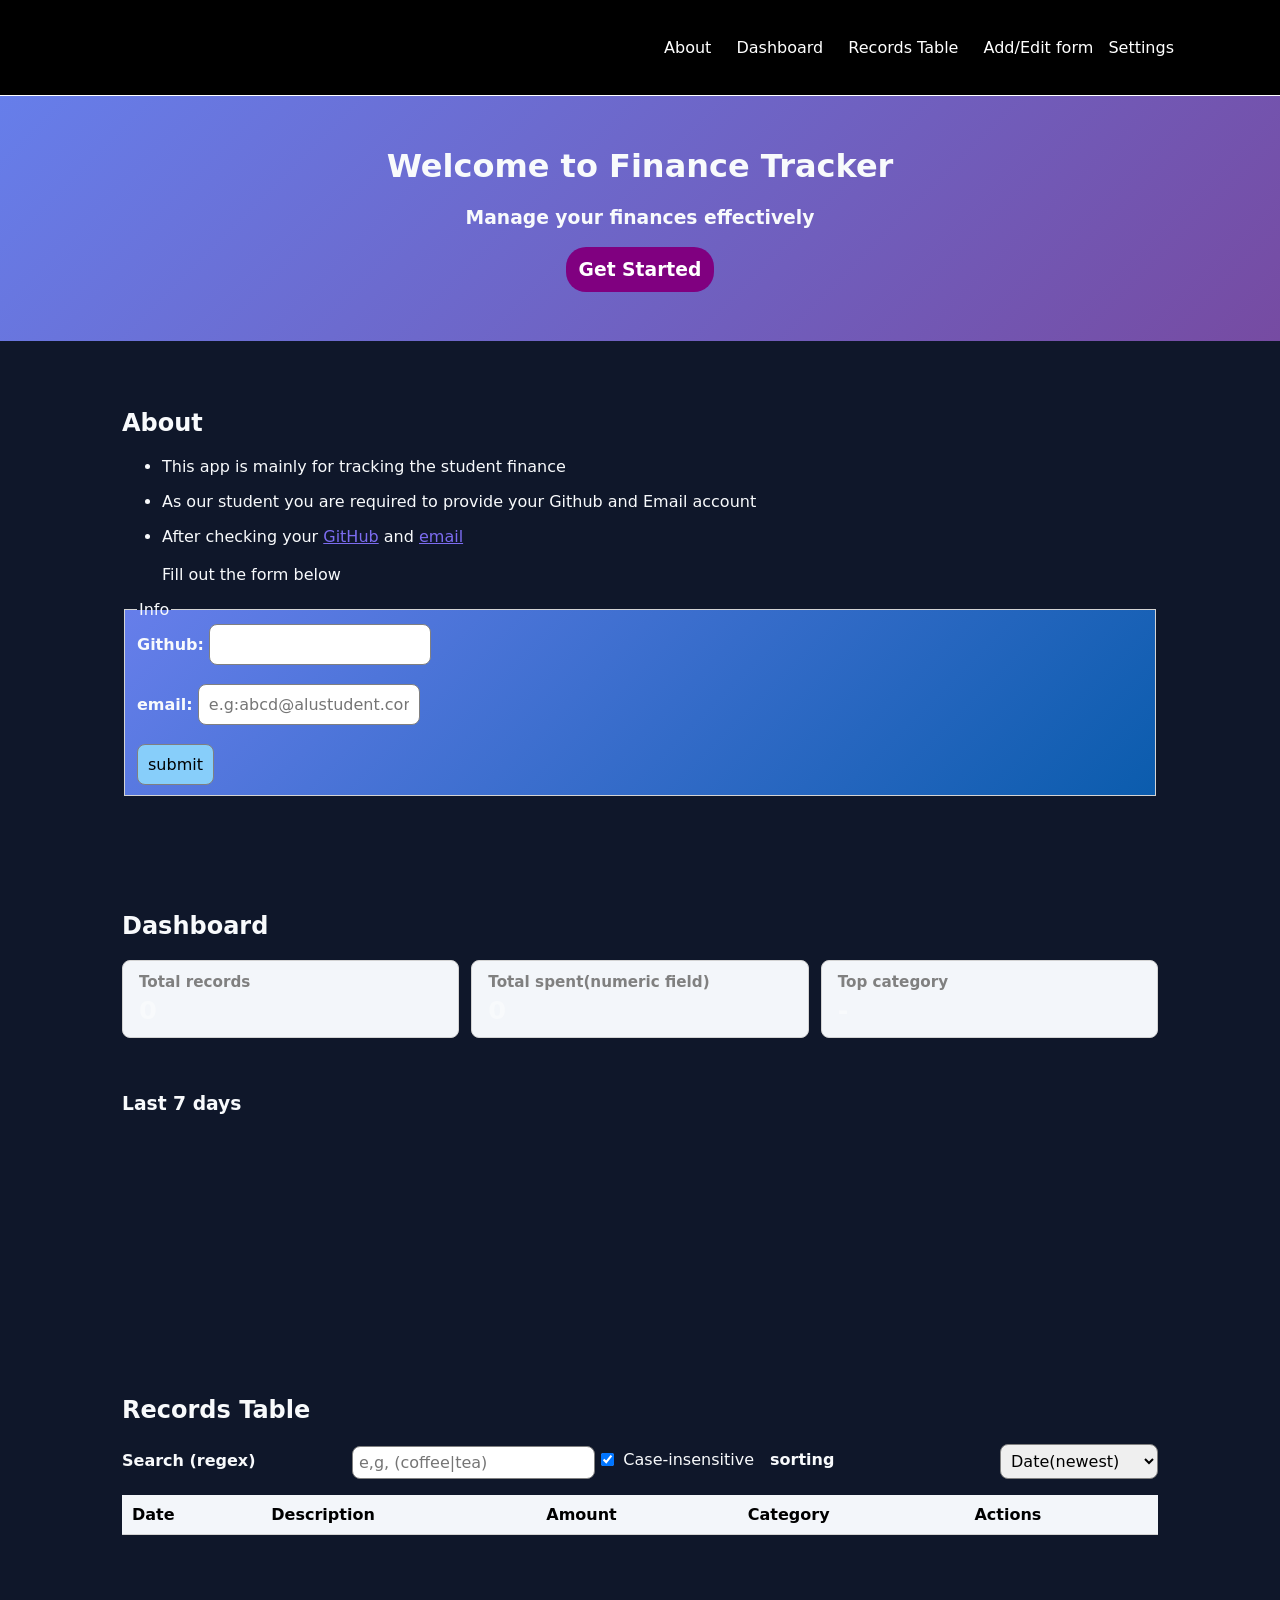
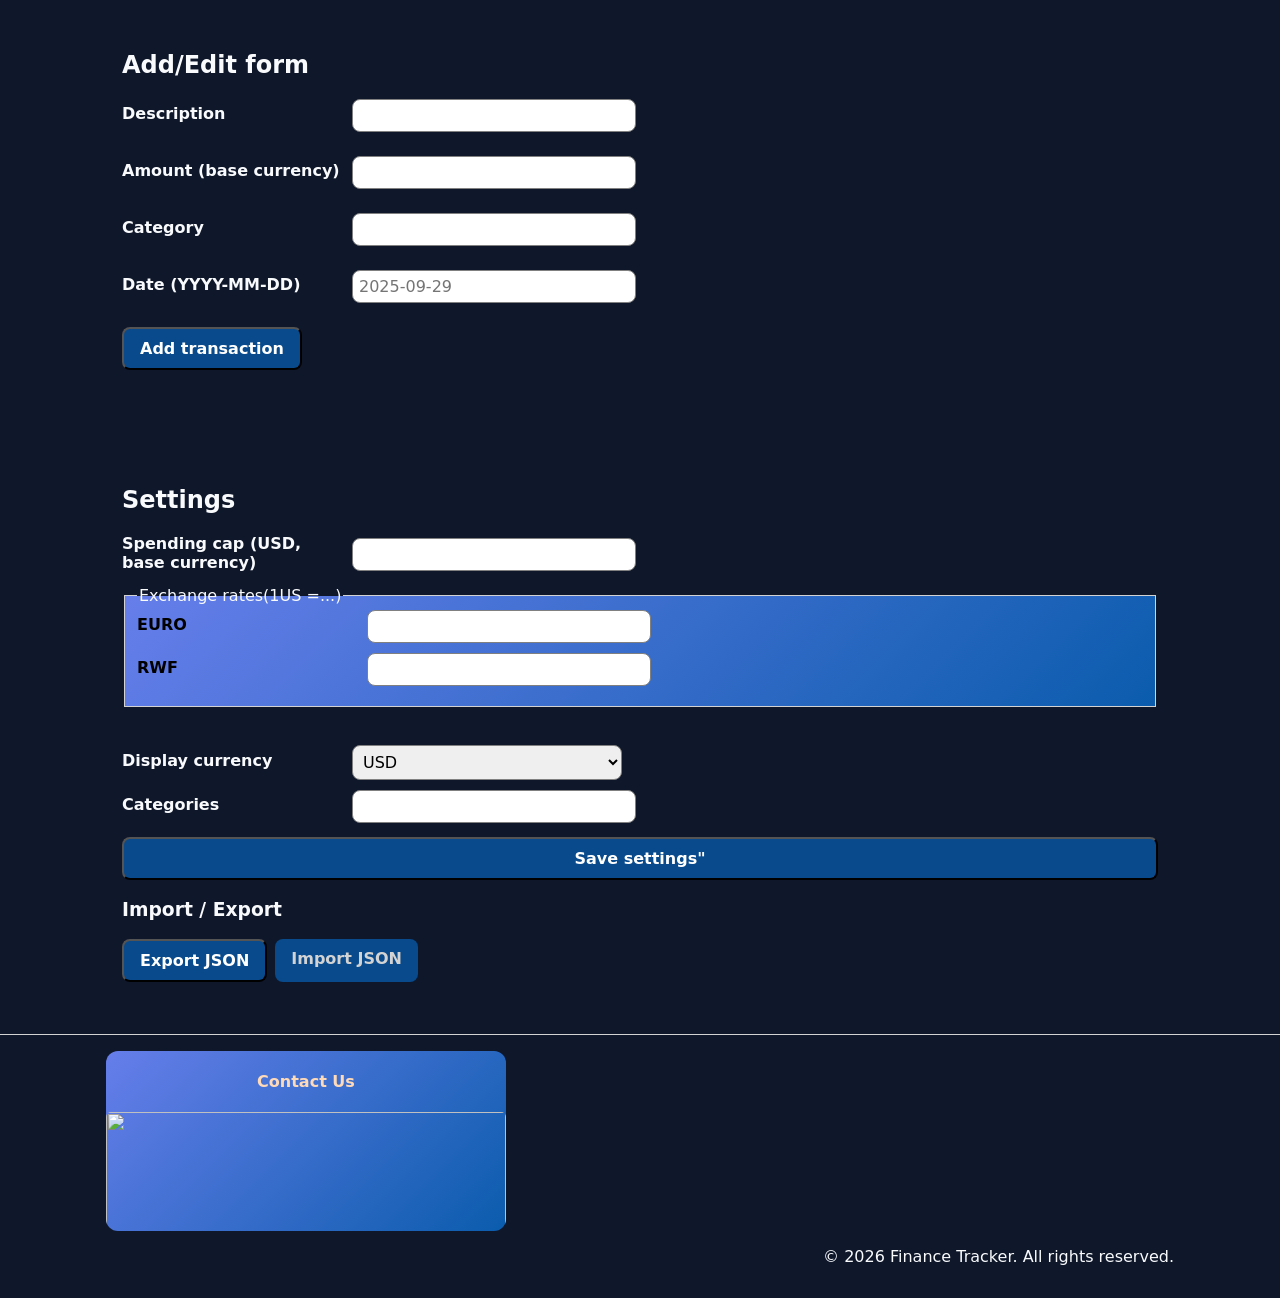
==== index.html @ 0f693298 "added javascript line codes and regex" ====
<!DOCTYPE html>
<html>
	<head>
		<title>Student Finance Tracker</title>
		<meta charset="UTF-8">
		<meta name="viewport" content="width=device-width,initial-scale=1">
		<link rel="stylesheet" href="styles/main.css">

	</head>

	<body>
		<a href="#main" class="skip-link">Skip to main content</a>
		<header class="site-header">
			<nav aria-label="Main" class="read">
				<ul>
				
					<li><a href="#about">About</a></li>
					<li><a href="#dashboard">Dashboard</a></li>
					<li><a href="#recordtable">Records Table</a></li>
					<li><a href="#add">Add/Edit form</a></li>
					<lis><a href="#settings">Settings</a></li>
				</ul>
			</nav>
		</header>
		<div class="hero">
				<h1 align="center">Welcome to Finance Tracker</h1>
				<h3 align="center">Manage your finances effectively</h3>
				<h3 align="center"> <a href="https://www.coursera.org/organizations/alu/learn/financial-planning?authProvider=alu" class="ready"> Get Started</a></h3>	
		</div>
		<main id="main" tabindex="-1">
			<!--ABOUT-->
			<section id="about">
				<h2>About</h2>
				<ul>
					<li><p>This app is mainly for tracking the student finance</p></li>
					<li><p>As our student you are required to provide  your Github and Email account</p></li>
					<li><p>After checking your <a href="https://github.com/YOUR-USERNAME">GitHub</a> and <a href="mailto:you@example.com">email</a><br><br> Fill out the form below</p></li>
				</ul>
				<div>
					<form action="/signup" method="">
					<fieldset>
						<legend>Info</legend>
						<label for="Github">Github:</label>
						<input type="text" id="Github" name="Github" required> <br><br>
						<label for="email">email:</label>
						<input type="email" id="email" name="email" placeholder="e.g:abcd@alustudent.com"required><br><br>
						<input type="submit" value="submit" style="background-color:lightskyblue">
					</fieldset>
					</form>
				</div>	
			</section>

<!--DASHBOARD-->
			<section id="dashboard">

				<h2 id="dash-h">Dashboard</h2>
				<div class="stats">
					<div class="card"><h3>Total records</h3><p id="stat-count" class="big">0</p></div>
					<div class="card"><h3>Total spent(numeric field)</h3><p id="stat-sum" class="big">0</p></div>
					<div class="card"><h3>Top category</h3><p id="stat-top" class="big">-</p></div>
				</div>
				<p id="cap-message" class="cap" aria-live="polite" aria-atomic="true"></p>
				<h3>Last 7 days</h3>
				<div id="trend" class="trend" role="img" arial-label="Spent in the last 7 days"></div>
			</section>
<!--RECORDS-->
            <section id="recordtable">
				<h2>Records Table</h2>
				<div class="toolbar">
			
					<div class="field">
						<label for="search">Search (regex)</label>
						<input id="search" type="text" placeholder="e,g, (coffee|tea)" autocomplete="off">
					</div>
					<label class="check"><input type="checkbox" id="case-toggle" checked>Case-insensitive</label>
					<div class="field">
						<label for="sort">sorting</label>
						<select id="sort"> 
							<option value="date-desc">Date(newest)</option>
							<option value="date-asc">Date (oldest)</option>
							<option value="description-asc">Description A-Z</option>
							<option value="description-desc">Description Z-A</option>
							<option value="amount-asc">Amount inc</option>
							<option value="amount-desc">Amount decr</option>
						</select>
					</div>
				</div>
				<p id="regex-error" class="error" role="alert"></p>
				<p id="result-count" class="muted"></p>
				<table>
					<caption class="sr-only">Transactions</caption>
					<thead>
						<tr><th scope="col">Date</th><th scop="col">Description</th><th scope="col">Amount</th>
							<th scope="col">Category</th><th scope="col">Actions</th></tr>
					</thead>
					<tbody id="rows"></tbody>
				</table>
			</section>
<!--ADD/EDIT FORM-->

            <section id="add">
				<h2>Add/Edit form</h2>
				<form id="record-form" novalidate>
					<input type="hidden" id="rec-id">
					<div class="field">
						<label for="description">Description</label>
						<input id="description" autocomplete="off" aria-describedby="description-error">
						<p class="error" id="description-error"></p>
					</div>
					<div class="field">
						<label for="amount">Amount (base currency)</label>
						<input id="amount" inputmode="decimal" autocomplete="off" aria-describedby="amount-error">
						<p class="error" id="amount-error"></p>
					</div>
					<div class="field">
						<label for="category">Category</label>
						<input id="category" list="category-list" autocomplete="off" aria-describedby="category-error">
						<datalist id="category-list"></datalist>
						<p class="error" id="category-error"></p>
					</div>
					<div class="field">
						<label for="date">Date (YYYY-MM-DD)</label>
						<input id="date" placeholder="2025-09-29" autocomplete="off" aria-describedby="date-error">
						<p class="error" id="date-error"></p>
					</div>
					<div class="actions">
						<button type="submit" id="save-btn">Add transaction</button>
						<button type="button" id="cancel-btn" class="secondary" hidden>Cancel edit</button>
					</div>
				</form>
			</section>
	
<!--SETTINGS-->
            <section id="settings">
				<h2>Settings</h2>
				<form id="settings-form" novalidate>
					<div class="field">
						<label for="cap">Spending cap (USD, base currency)</label>
						<input id="cap" inputmode="decimal">
					</div>
					<fieldset>
						<legend style="color:linear-gradient(135deg, #667eea,#667eea)"> Exchange rates(1US =...)</legend>
						<div class="field"><label for="rate-EUR" style="color:black">EURO</label>
							<input id="rate-EUR" inputmode="decimal"></div>
						<div class="field"><label for="rate-RWF" style="color:black">RWF</label>
							<input id="rate-RWF" inputmode="decimal"></div>
					</fieldset>
					<br>
					<br>
					<div class="field">
						<label for="display">Display currency</label>
						<select id="display"><option>USD</option><option>EUR</option><option>RWF</option></select>
					</div>
					<div class="field">
						<label for="categories">Categories</label>
						<input id="categories">
					</div>
					<p id="settings-error" class="error" role="alert"></p>
					<button type="submit"> Save settings"</button>
				</form>
				<h3>Import / Export</h3>
					<div class="actions">
						<button type="button" id="export-btn">Export JSON</button>
						<label for="import" class="button secondary">Import JSON</label>
						<input id="import" type="file" accept="application/json" class="sr-only">
					</div>
					<p id="import-error" class="error" role="alert"></p>
			</section>
		</main>

	<footer class="site-footer">
			<p id="status" role="status" class="sr-only"></p>
			<script type="module" src="scripts/main.js"></script>

		<div class="para2"; style="background:linear-gradient(135deg, #667eea, #0b5cad); height:180px">
			<h4 style="color:peachpuff">Contact Us</h4>
			<img src="C:\Users\HP\Downloads\pexels-dziana-hasanbekava-7063762.jpg", width="200", larg="200", height="300", align="left", loading="lazy">
			<div class="kid">
				<ul>
					<li>For more inquiries, please reach out to us at <a href="mailto:daniellani@gmail.com">daniellani@gmail.com</a></li>
					<li>For more orders, please contact us on the number<a href="tel:+254798123456">+254798123456</a></li>
					<li> Thank you for your trust and serve you</li>
				</ul>
			</div>
		</div>
		<p align="right">&copy; 2026 Finance Tracker. All rights reserved.</p>
	</footer>
	</body>
<html>
---- styles/main.css ----
body{
    background-color:#0f172a;
    margin: 0;
    padding:0;
    color: #f8fafc ;
    font-family: 'Inter', system-ui, -apple-system, sans-serif;
}
.read li{
    display:inline-flex;
    flex-direction:row-reverse;
    flex-flow:row-reverse;
    margin:10px;
    color: white;

.read a {
    text-decoration: none;
}

}
.ready ul{
    display:flex;
    list-style-type: none;
    flex-flow:row-reverse;

}
.hero{
    display: border;
    padding:30px;
    justify-content:center;
    background: linear-gradient(135deg, #667eea, #764ba2);
}
.hero > * { animation: fadeUp .7s ease both; }
.hero > *:nth-child(2) { animation-delay: .15s; }
.hero > *:nth-child(3) { animation-delay: .3s; }
@keyframes fadeUp { from { opacity: 0; transform: translateY(16px); } }

.para2{
    position:relative;
    border-radius:12px;
    width:400px;
    height:300px;
    background-color: red;
    overflow:hidden;
}
.para2 img{
    width:100%;
    height:150%;
    border-radius:5px;
}
.kid{
    position:absolute;
    bottom:0;
    left:0;
    width:100%;
    padding:1rem;
    background:rgba(0, 0, 0, 0.6);
    color:peachpuff;
    opacity:0;
    transform:translateY(20px);
    transition:opacity 0.3s ease, transform 0.3s ease;
}
.para2:hover .kid{
    opacity:1;
    transform:translateY(0);
}
main a{
    color: #7c6cf0;
}
.ready{
    display:inline-block;
    padding:1%;
    background-color: purple;
    border-radius:20px;
    color:white;
    animation: pulse 2s infinite;
    list-style:none;
    text-decoration:none;

}
@keyframes pulse{
    0%{transform:scale(1);}
    50%{transform:scale(1.1);}
    100%{transform:scale(1);}
}

/*--Accessibility helpers--*/
.sr-only{
    position:absolute;
    width:1px;
    height:1px;
    overflow:hidden;
    clip:rect(0 0 0 0);
    white-space:nowrap;
}
.skip-link{
    position:absolute;
    left:-9999px;
}
.skip-link:focus{
    left:8px;
    top:8px;
    z-index:10;
    background:black;
    color: white;
    padding:8px 12px;
}
:focus-visible{
    outline:3px solid #0b5cad;
    outline-offset:2px;
}
main:focus{
    outline:none;
}

/*--let us make it layout to mobile-first  screens--*/
.site-header{
    background: black;
    border-bottom: 1px solid white;
    padding:12px 16px;

}
.site-header .read a{
    color:#fff;
}
.site-header a {
        text-decoration:none;
}
.site-header a:hover{
        text-decoration:underline;
        color: blue;
}  

.site-header h1{
    margin: 0 0 8px;
    font-size:1.4rem;
}
main{
    padding:16px;
    max-width:1100px;
    margin: auto;
}
section{
    margin:32px;
    scroll-margin-top:8px;
}
.site-footer{
    padding:16px; 
    text-align:center;
    border-top:1px solid lightgray;
}

/*--for the forms--*/
.field{
    display:grid;
    border-color:#667eea;
    grid-template-columns:220px 1fr;
    align-items:center;
    gap:10px;
    max-width:500px;
    margin-bottom:10px;

}
.field input:focus{
    background-color:gray;
}
.field input, .field select{
    width:100%;
    padding:6px;
    box-sizing:broder-box;
}
fieldset{
    border:1px solid lightgray;
    background:linear-gradient(135deg, #667eea,#0b5cad )
}
label{
    font-weight:600;
    margin-bottom:4px;
}
input, select, button, .button{
    font:inherit;
}
 input, select{
    padding:10px;
    border:1px solid grey;
    border-radius:8px;
 }
 input[aria-ivalid=true] {
    border-color: red;
    border-width:2px;
 }
 .check{
    display:flex;
    align-items:center;
    gap:6px;
    font-weight:400;
 }
 .error{
    color:red;
    margin:4px 0 0;
 }
 .actions{
    display:flex;
    flex-wrap:wrap;
    gap:8px;
 }
 button, .button{
    background:#084a8c;
    color:white;
    border:1px solid ligthgray;
    border-radius:8px;
    padding:10px 16px;
    cursor:pointer;
    font-weight:600;
    text-align:center;
    margin-bottom:0;
    transition:background 0.2s, transform 0.1s;

 }
 button:hover, .button:hover{
    background:#084a8c;
    color:white;
    border: 1px solid lightgray;
 }
 button:active{transform:scale(0.97);}
.secondary{
    background:#084a8c;
    color:lightgray;
}
.secondary:hover{
    background:#f3f6fa;
    color:red;
}
button.danger{
    background:white;
    color:red;
    border-color:red;
}
button.danger:hover{
    background:#fde7ea;
    color:red;
}
.toolbar{
    display:flex;
    flex-direction:column;
    gap:4px;
}

/*--7-daychart--*/
.trend{
    display:flex;
    align-items:flex-end;
    gap:8px;
    height:140px;
    padding-top:8px;
}
.bar{
    flex:1;
    height:100%;
    display:flex;
    flex-direction:column;
    justify-content:flex-end;
    align-items:center;
}
.fill{
    width:100%;
    background:#084a8c;
    border-radius:4px 4px 0 0;
    min-height: 2px;
    transition: height 0.5s ease;
}
.lbl{
    font-size:0.75rem;
    color:gray;
    margin-top:4px;
}

/*--cards & stats--*/
.stats{
    display:flex;
    flex-direction:column;
    gap:12px
}
.card{
    background:#f3f6fa;
    border: 1px solid lightgray;
    border-radius:8px;
    padding:12px 16px;
}
.card h3{
    margin:0;
    font-size:0.95rem;
    color:grey;
}
.big{
    margin:4px 0 0;
    font-size:1.6rem;
    font-weight:700;
}
.cap{
    padding:10px 14px;
    border-radius:8px;
    font-weight:600;
    margin:16px 0;
}
.cap.ok{
    background:#e6f4ec;
    color:#e6f4ec;
}
.cap.over{
    background:#fde7ea;
    color:red;
}

/*--lets talk about the tables*/
table,thead,tbody, tr, td{
    display:block;
}
thead{
    position:absolute;
    left:-9999px;
}
tr{
    border:1px solid lightgray;
    border-radius:8px;
    margin-bottom:12px;
    padding:8px 12px;
    animation:fadeIn 0.6s ease;
    
}
td{
    padding:4px 0;
}
td::before{
    content:attr(data-label) ": ";
    font-weight:600;

}
td[data-label="Actions"]{
    display:flex;
    gap:8px;
    margin-top:6px
}
td[data-label="Actions"]::before{
    content:none;
}
caption{
    text-align:left;
}
th{
    color:black;
}
mark{
    background:#ffe066;
    color:#000;
    padding: 0 2px;
    border-radius:2px;
}
@keyframes fadeIn{
    from{
        opacity:0;
        transform:translateY(4px);
    } to
    {
        opacity:1;
        transform:none
    }
}
/*--Lets talk about responsive websites--*/
@media (min-width:768px){
    .site-header{
        display:flex;
        justify-content:flex-end;
        align-items:center;
    }
    .site-header a {
        text-decoration:none;
        color: #333;
    }
    .site-header a:hover{
        text-decoration:underline;
    }  
    .site-header h1{margin:0;}
    .stats{
        flex-direction:row;
    }
    .stats .card{
        flex:1;
    }
    .toolbar {
        flex-direction:row;
        align-items:flex-end;
        gap:16px;
        
    }
    .toolbar .field {
        margin-bottom:0;
    }
    .toolbar .field:first-child{
        flex:1;
    }
    .check{
        margin-bottom:10px;
    }
    #record-form, #settings-form{
        display:grid;
        grid-template-columns:1fr 1fr;
        gap: 0 16px;
    }
    #record-form .actions, #settings-form fieldset, #settings-form .error, #settings-form button {
        grid-column: 1 / -1;
    }
    #record-form button{
        justify-self:start;
    }
    table{
        display:table;
        width:100%;
        border-collapse:collapse;
    }
    thead{
        display:table-header-group;
        position:static;
    }
    tbody{
        display:table-row-group;
    }
    tr{
        display:table-row;
        border:0;
        border-radius:0;
        margin:0;
        padding:0;
    }
    td, th{
        display:table-cell;
        padding:10px;
        border-bottom:1px solid lightgray;
        text-align:left;
        vertical-align:middle;
    }
    th{background:#f3f6fa;}
    td::before{content:none;}
    td[data-label="Actions"]{
        display:table-cell; 
        white-space:nowrap;
    }
    td[data-label="Actions"]button{
        margin-right:6px; padding:6px 10px;
    }
}

/*--hover, focus  effects*/
button, .card, tbody tr {
    transition:transform 0.2s ease, box-shadow 0.2s ease, background 0.2s ease;
}

button:hover{
    transform:translateY(-2px);
    box-shadow: 0 6px 18px rgba(124,108,240,0.4);
}
.card:hover{
    transform:translateY(-4px);
}
tbody tr:hover{
    background: rgba(255, 255, 255, 0.05);
}
input:focus, select:focus {
    outline:none;
    border-color:#7c6cf0;
    box-shadow: 0 0 0 3px rgba(124,108,240,0.3);
}
/*--for desktop--*/
@media (min-width:1024px){
    main{
        display:grid;
        grid-template-columns:1fr;
        gap:032px;
        align-items:start;
        max-width:1100px;
        margin-inline:auto;
    }
    #record-form, #settings-form{grid-template-columns:1fr;}
    .site-header, .site-footer{
        padding-inline:calc((100% - 1100px) / 2 + 16px);
    }
}

html{
    scroll-behavior:smooth;
}

section{
    scroll-margin-top:80px;
}
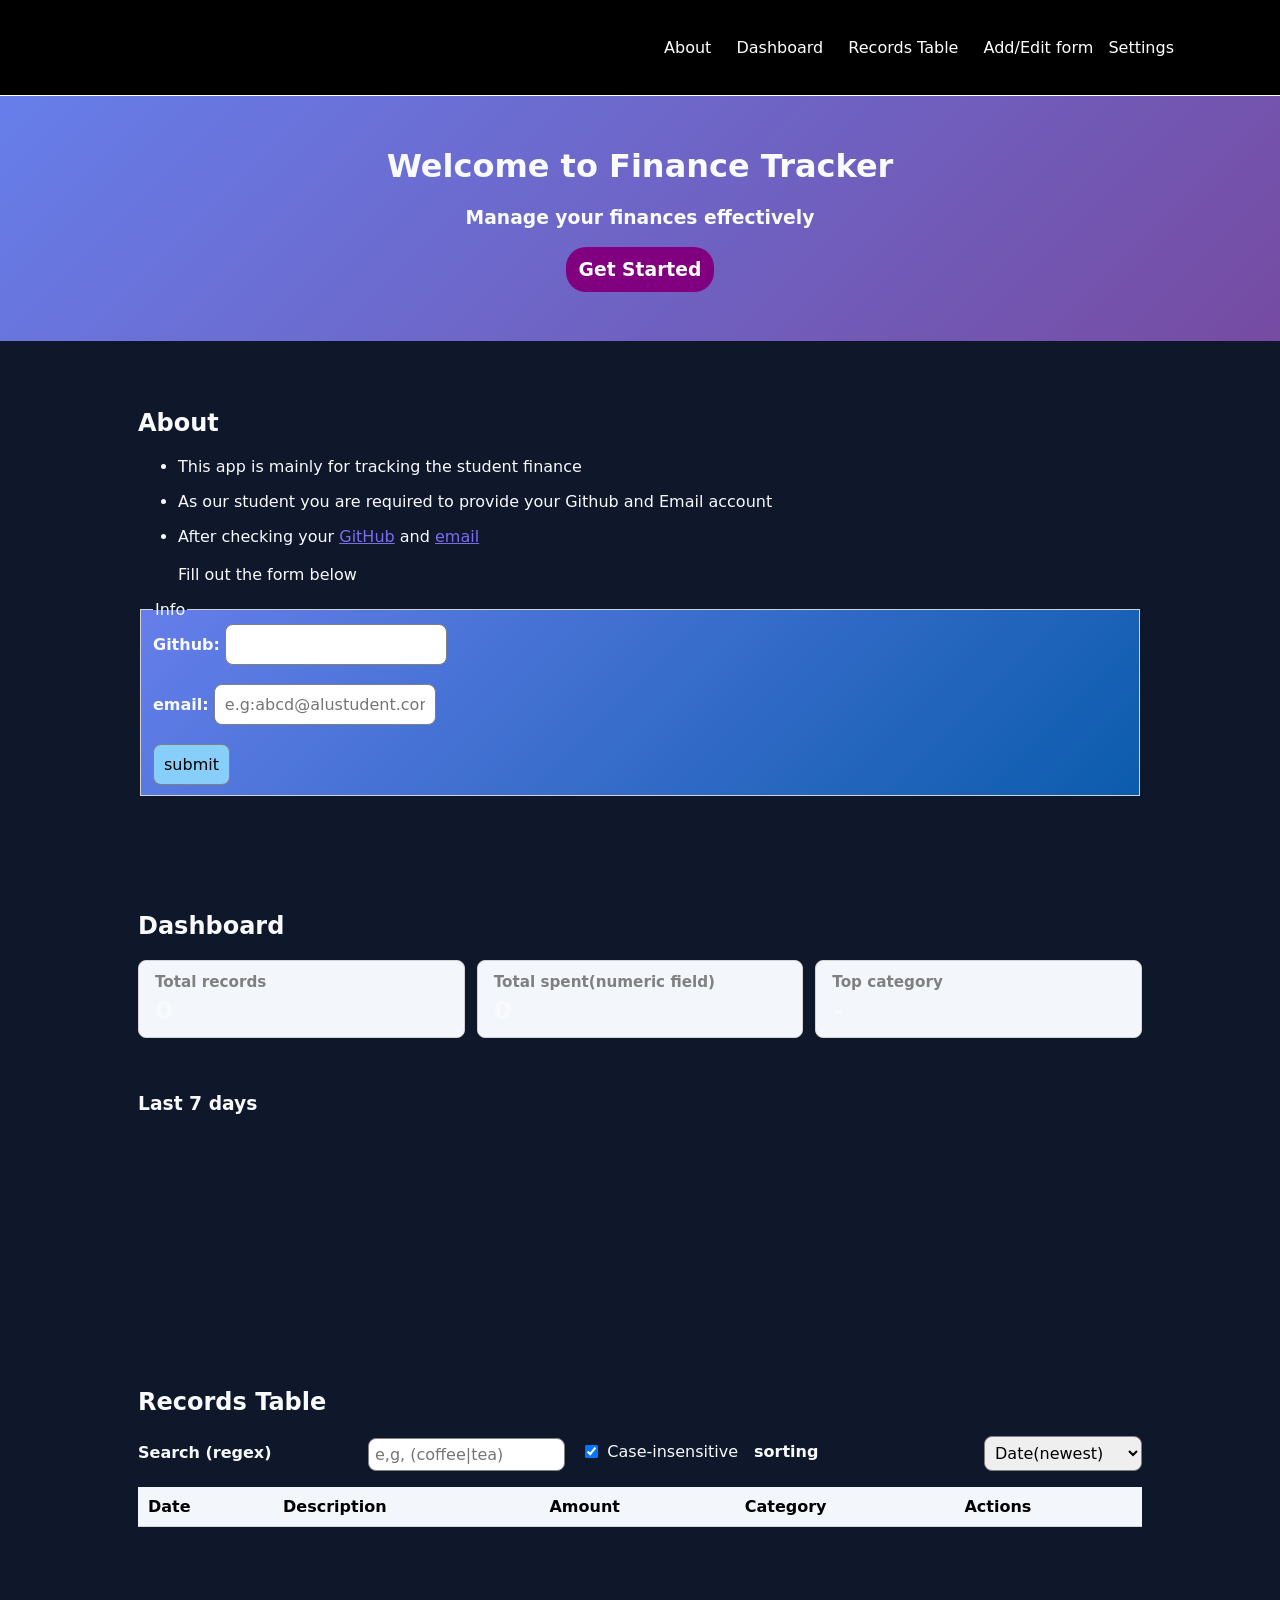
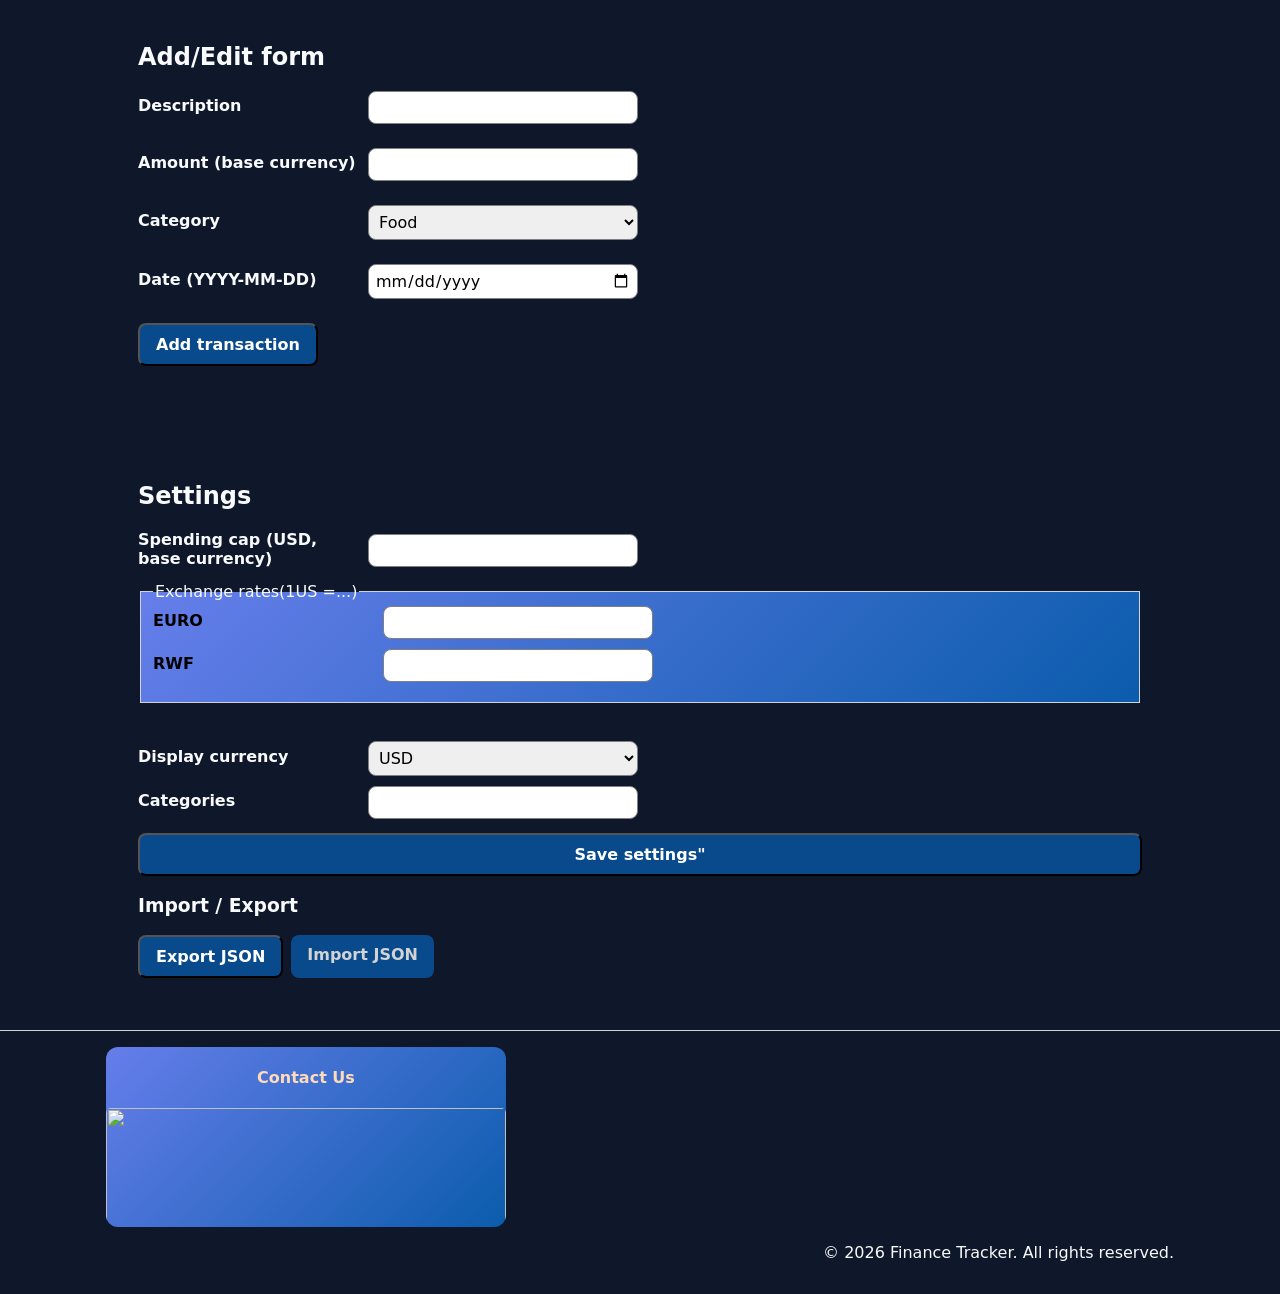
==== commit 962c5384: "worked  in themain.js to add keyboard navigation" ====
--- a/index.html
+++ b/index.html
@@ -97,76 +97,82 @@
 				</table>
 			</section>
 <!--ADD/EDIT FORM-->
+			<div class="two-col">
+				<section id="add">
+					<h2>Add/Edit form</h2>
+					<form id="record-form" novalidate>
+						<input type="hidden" id="rec-id">
+						<div class="field">
+							<label for="description">Description</label>
+							<input id="description" autocomplete="off" aria-describedby="description-error">
+							<p class="error" id="description-error"></p>
+						</div>
+						<div class="field">
+							<label for="amount">Amount (base currency)</label>
+							<input id="amount" inputmode="decimal" autocomplete="off" aria-describedby="amount-error">
+							<p class="error" id="amount-error"></p>
+						</div>
+						<div class="field">
+							<label for="category">Category</label>
+							<select id="category" list="category-list" placeholder="category" autocomplete="off" aria-describedby="category-error">
+								<option>Food</option><option>Entertainement</option><option>Books</option><option>Transport</option><option>Fees</option>
+								<option>Other</option>
+							</select>
+							<datalist id="category-list"></datalist>
+							<p class="error" id="category-error"></p>
+						</div>
+						<div class="field">
+							<label for="date">Date (YYYY-MM-DD)</label>
+							<input type ="date" id="date" placeholder="2025-09-29" autocomplete="off" aria-describedby="date-error">
+							<p class="error" id="date-error"></p>
+						</div>
+						<div class="actions">
+							<button type="submit" id="save-btn">Add transaction</button>
+							<button type="button" id="cancel-btn" class="secondary" hidden>Cancel edit</button>
+						</div>
+					</form>
+				</section>
+		
+	<!--SETTINGS-->
+				<section id="settings">
+					<h2>Settings</h2>
+					<form id="settings-form" novalidate>
+						<div class="field">
+							<label for="cap">Spending cap (USD, base currency)</label>
+							<input id="cap" inputmode="decimal">
+						</div>
+						<fieldset>
+							<legend style="color:linear-gradient(135deg, #667eea,#667eea)"> Exchange rates(1US =...)</legend>
+							<div class="field"><label for="rate-EUR" style="color:black">EURO</label>
+								<input id="rate-EUR" inputmode="decimal"></div>
+							<div class="field"><label for="rate-RWF" style="color:black">RWF</label>
+								<input id="rate-RWF" inputmode="decimal"></div>
+						</fieldset>
+						<br>
+						<br>
+						<div class="field">
+							<label for="display">Display currency</label>
+							<select id="display"><option>USD</option><option>EUR</option><option>RWF</option></select>
+						</div>
+						<div class="field">
+							<label for="categories">Categories</label>
+							<input id="categories">
+						</div>
+						<p id="settings-error" class="error" role="alert"></p>
+						<button type="submit"> Save settings"</button>
+					</form>
+					<h3>Import / Export</h3>
+						<div class="actions">
+							<button type="button" id="export-btn">Export JSON</button>
+							<label for="import" class="button secondary">Import JSON</label>
+							<input id="import" type="file" accept="application/json" class="sr-only">
+						</div>
+						<p id="import-error" class="error" role="alert"></p>
+				</section>
+			</div>
+		</main>
 
-            <section id="add">
-				<h2>Add/Edit form</h2>
-				<form id="record-form" novalidate>
-					<input type="hidden" id="rec-id">
-					<div class="field">
-						<label for="description">Description</label>
-						<input id="description" autocomplete="off" aria-describedby="description-error">
-						<p class="error" id="description-error"></p>
-					</div>
-					<div class="field">
-						<label for="amount">Amount (base currency)</label>
-						<input id="amount" inputmode="decimal" autocomplete="off" aria-describedby="amount-error">
-						<p class="error" id="amount-error"></p>
-					</div>
-					<div class="field">
-						<label for="category">Category</label>
-						<input id="category" list="category-list" autocomplete="off" aria-describedby="category-error">
-						<datalist id="category-list"></datalist>
-						<p class="error" id="category-error"></p>
-					</div>
-					<div class="field">
-						<label for="date">Date (YYYY-MM-DD)</label>
-						<input id="date" placeholder="2025-09-29" autocomplete="off" aria-describedby="date-error">
-						<p class="error" id="date-error"></p>
-					</div>
-					<div class="actions">
-						<button type="submit" id="save-btn">Add transaction</button>
-						<button type="button" id="cancel-btn" class="secondary" hidden>Cancel edit</button>
-					</div>
-				</form>
-			</section>
-	
-<!--SETTINGS-->
-            <section id="settings">
-				<h2>Settings</h2>
-				<form id="settings-form" novalidate>
-					<div class="field">
-						<label for="cap">Spending cap (USD, base currency)</label>
-						<input id="cap" inputmode="decimal">
-					</div>
-					<fieldset>
-						<legend style="color:linear-gradient(135deg, #667eea,#667eea)"> Exchange rates(1US =...)</legend>
-						<div class="field"><label for="rate-EUR" style="color:black">EURO</label>
-							<input id="rate-EUR" inputmode="decimal"></div>
-						<div class="field"><label for="rate-RWF" style="color:black">RWF</label>
-							<input id="rate-RWF" inputmode="decimal"></div>
-					</fieldset>
-					<br>
-					<br>
-					<div class="field">
-						<label for="display">Display currency</label>
-						<select id="display"><option>USD</option><option>EUR</option><option>RWF</option></select>
-					</div>
-					<div class="field">
-						<label for="categories">Categories</label>
-						<input id="categories">
-					</div>
-					<p id="settings-error" class="error" role="alert"></p>
-					<button type="submit"> Save settings"</button>
-				</form>
-				<h3>Import / Export</h3>
-					<div class="actions">
-						<button type="button" id="export-btn">Export JSON</button>
-						<label for="import" class="button secondary">Import JSON</label>
-						<input id="import" type="file" accept="application/json" class="sr-only">
-					</div>
-					<p id="import-error" class="error" role="alert"></p>
-			</section>
-		</main>
+		</div>
 
 	<footer class="site-footer">
 			<p id="status" role="status" class="sr-only"></p>
--- a/styles/main.css
+++ b/styles/main.css
@@ -1,3 +1,4 @@
+*, *::before, *::after {box-sizing: border-box;}
 body{
     background-color:#0f172a;
     margin: 0;
@@ -245,6 +246,12 @@
     gap:4px;
 }
 
+.actions:has(#import:focus-visible) label[for="import"]{
+    outline: 3px solid #0b5cad;
+    outline-offset: 2px;
+
+}
+
 /*--7-daychart--*/
 .trend{
     display:flex;
@@ -365,6 +372,14 @@
         transform:none
     }
 }
+
+.two-col{
+    display:grid;
+    grid-template-columns: 2fr 1fr;
+    gap: 2rem;
+    align-items: start;
+
+}
 /*--Lets talk about responsive websites--*/
 @media (min-width:768px){
     .site-header{
@@ -447,6 +462,10 @@
     td[data-label="Actions"]button{
         margin-right:6px; padding:6px 10px;
     }
+}
+
+.two-col{
+    grid-template-columns:1fr;
 }
 
 /*--hover, focus  effects*/
@@ -479,6 +498,8 @@
         max-width:1100px;
         margin-inline:auto;
     }
+     
+    #about, #dashboard, #recodtable {grid-column: 1 / -1;}
     #record-form, #settings-form{grid-template-columns:1fr;}
     .site-header, .site-footer{
         padding-inline:calc((100% - 1100px) / 2 + 16px);
@@ -493,3 +514,5 @@
     scroll-margin-top:80px;
 }
 
+
+
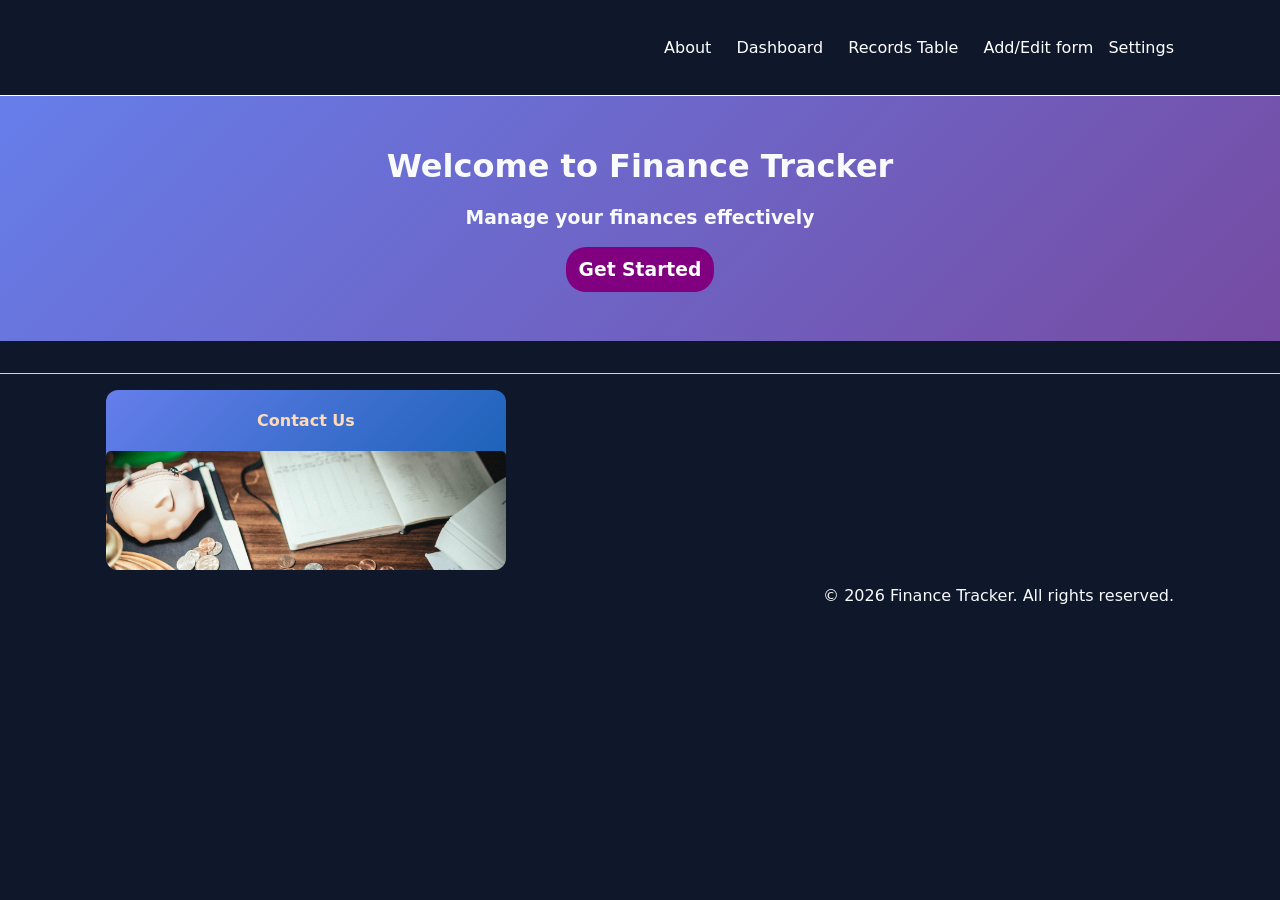
==== commit 495c32bf: "separate the website and fixed contect check" ====
--- a/index.html
+++ b/index.html
@@ -5,6 +5,7 @@
 		<meta charset="UTF-8">
 		<meta name="viewport" content="width=device-width,initial-scale=1">
 		<link rel="stylesheet" href="styles/main.css">
+		<link rel="icon" href="data:,">
 
 	</head>
 
@@ -34,14 +35,14 @@
 				<ul>
 					<li><p>This app is mainly for tracking the student finance</p></li>
 					<li><p>As our student you are required to provide  your Github and Email account</p></li>
-					<li><p>After checking your <a href="https://github.com/YOUR-USERNAME">GitHub</a> and <a href="mailto:you@example.com">email</a><br><br> Fill out the form below</p></li>
+					<li><p>After checking your <a href="https://github.com/YOUR-USERNAME">GitHub</a> and <a href="mailto:you@alustudent.com">email</a><br><br> Fill out the form below</p></li>
 				</ul>
 				<div>
 					<form action="/signup" method="">
 					<fieldset>
 						<legend>Info</legend>
 						<label for="Github">Github:</label>
-						<input type="text" id="Github" name="Github" required> <br><br>
+						<input type="text" id="Github" name="Github" placeholder="github" required> <br><br>
 						<label for="email">email:</label>
 						<input type="email" id="email" name="email" placeholder="e.g:abcd@alustudent.com"required><br><br>
 						<input type="submit" value="submit" style="background-color:lightskyblue">
@@ -55,9 +56,9 @@
 
 				<h2 id="dash-h">Dashboard</h2>
 				<div class="stats">
-					<div class="card"><h3>Total records</h3><p id="stat-count" class="big">0</p></div>
-					<div class="card"><h3>Total spent(numeric field)</h3><p id="stat-sum" class="big">0</p></div>
-					<div class="card"><h3>Top category</h3><p id="stat-top" class="big">-</p></div>
+					<div class="card"><h3>Total records</h3><p id="stat-count" class="big" style="color:black">0</p></div>
+					<div class="card"><h3>Total spent(numeric field)</h3><p id="stat-sum" class="big" style="color:black">0</p></div>
+					<div class="card"><h3>Top category</h3><p id="stat-top" class="big" style="color:black">-</p></div>
 				</div>
 				<p id="cap-message" class="cap" aria-live="polite" aria-atomic="true"></p>
 				<h3>Last 7 days</h3>
@@ -99,17 +100,17 @@
 <!--ADD/EDIT FORM-->
 			<div class="two-col">
 				<section id="add">
-					<h2>Add/Edit form</h2>
+					<h2>Transactions</h2>
 					<form id="record-form" novalidate>
 						<input type="hidden" id="rec-id">
 						<div class="field">
 							<label for="description">Description</label>
-							<input id="description" autocomplete="off" aria-describedby="description-error">
+							<input id="description" autocomplete="off" aria-describedby="description-error" placeholder="Be brief">
 							<p class="error" id="description-error"></p>
 						</div>
 						<div class="field">
 							<label for="amount">Amount (base currency)</label>
-							<input id="amount" inputmode="decimal" autocomplete="off" aria-describedby="amount-error">
+							<input id="amount" inputmode="decimal" autocomplete="off" aria-describedby="amount-error" placeholder="RWF120000">
 							<p class="error" id="amount-error"></p>
 						</div>
 						<div class="field">
@@ -123,7 +124,7 @@
 						</div>
 						<div class="field">
 							<label for="date">Date (YYYY-MM-DD)</label>
-							<input type ="date" id="date" placeholder="2025-09-29" autocomplete="off" aria-describedby="date-error">
+							<input  id="date" placeholder="2025-09-29" autocomplete="off" aria-describedby="date-error">
 							<p class="error" id="date-error"></p>
 						</div>
 						<div class="actions">
@@ -175,15 +176,14 @@
 		</div>
 
 	<footer class="site-footer">
-			<p id="status" role="status" class="sr-only"></p>
-			<script type="module" src="scripts/main.js"></script>
+
 
 		<div class="para2"; style="background:linear-gradient(135deg, #667eea, #0b5cad); height:180px">
 			<h4 style="color:peachpuff">Contact Us</h4>
-			<img src="C:\Users\HP\Downloads\pexels-dziana-hasanbekava-7063762.jpg", width="200", larg="200", height="300", align="left", loading="lazy">
+			<img class="hero1" src="assets/hero.jpg" alt="Student budgeting at a desk" width="200" larg="200" height="300" align="left", loading="lazy">
 			<div class="kid">
 				<ul>
-					<li>For more inquiries, please reach out to us at <a href="mailto:daniellani@gmail.com">daniellani@gmail.com</a></li>
+					<li>For more inquiries, please reach out to us at <a href="mailto:daniellani@student.com">daniellani@gmail.com</a></li>
 					<li>For more orders, please contact us on the number<a href="tel:+254798123456">+254798123456</a></li>
 					<li> Thank you for your trust and serve you</li>
 				</ul>
@@ -191,6 +191,8 @@
 		</div>
 		<p align="right">&copy; 2026 Finance Tracker. All rights reserved.</p>
 	</footer>
+	<p id="status" role="status" class="sr-only"></p>
+	<script type="module" src="scripts/main.js"></script>
 	</body>
 <html>
 	
--- a/styles/main.css
+++ b/styles/main.css
@@ -29,6 +29,13 @@
     padding:30px;
     justify-content:center;
     background: linear-gradient(135deg, #667eea, #764ba2);
+}
+.hero1{
+    float: left;
+    margin: 0 16px 8px 0;
+    max-width:100%;
+    height:auto;
+
 }
 .hero > * { animation: fadeUp .7s ease both; }
 .hero > *:nth-child(2) { animation-delay: .15s; }
@@ -115,7 +122,7 @@
 
 /*--let us make it layout to mobile-first  screens--*/
 .site-header{
-    background: black;
+    background: #0f172a;
     border-bottom: 1px solid white;
     padding:12px 16px;
 
@@ -180,12 +187,12 @@
 input, select, button, .button{
     font:inherit;
 }
- input, select{
+input, select{
     padding:10px;
     border:1px solid grey;
     border-radius:8px;
  }
- input[aria-ivalid=true] {
+input[aria-ivalid=true] {
     border-color: red;
     border-width:2px;
  }
@@ -356,6 +363,13 @@
 th{
     color:black;
 }
+tbody td{
+    background:transparent;
+}
+tbody td button.secondary {
+    background: #0f172a;
+    color: white;
+}
 mark{
     background:#ffe066;
     color:#000;
@@ -514,5 +528,30 @@
     scroll-margin-top:80px;
 }
 
-
-
+main > section {
+    display: none;
+}
+main > section.active{
+    display: block;
+}
+@media (
+    min-width:1024px
+){
+    main{
+        display:block;
+    }
+}
+nav[aria-current="page"]{
+    font-weight:700;
+    text-decoration: underline;
+}
+[hidden]{
+    display: none !important;
+    nav a[aria-current="page"]{
+        font-weight: 700;
+        text-decoration:underline;
+    }
+}
+
+
+
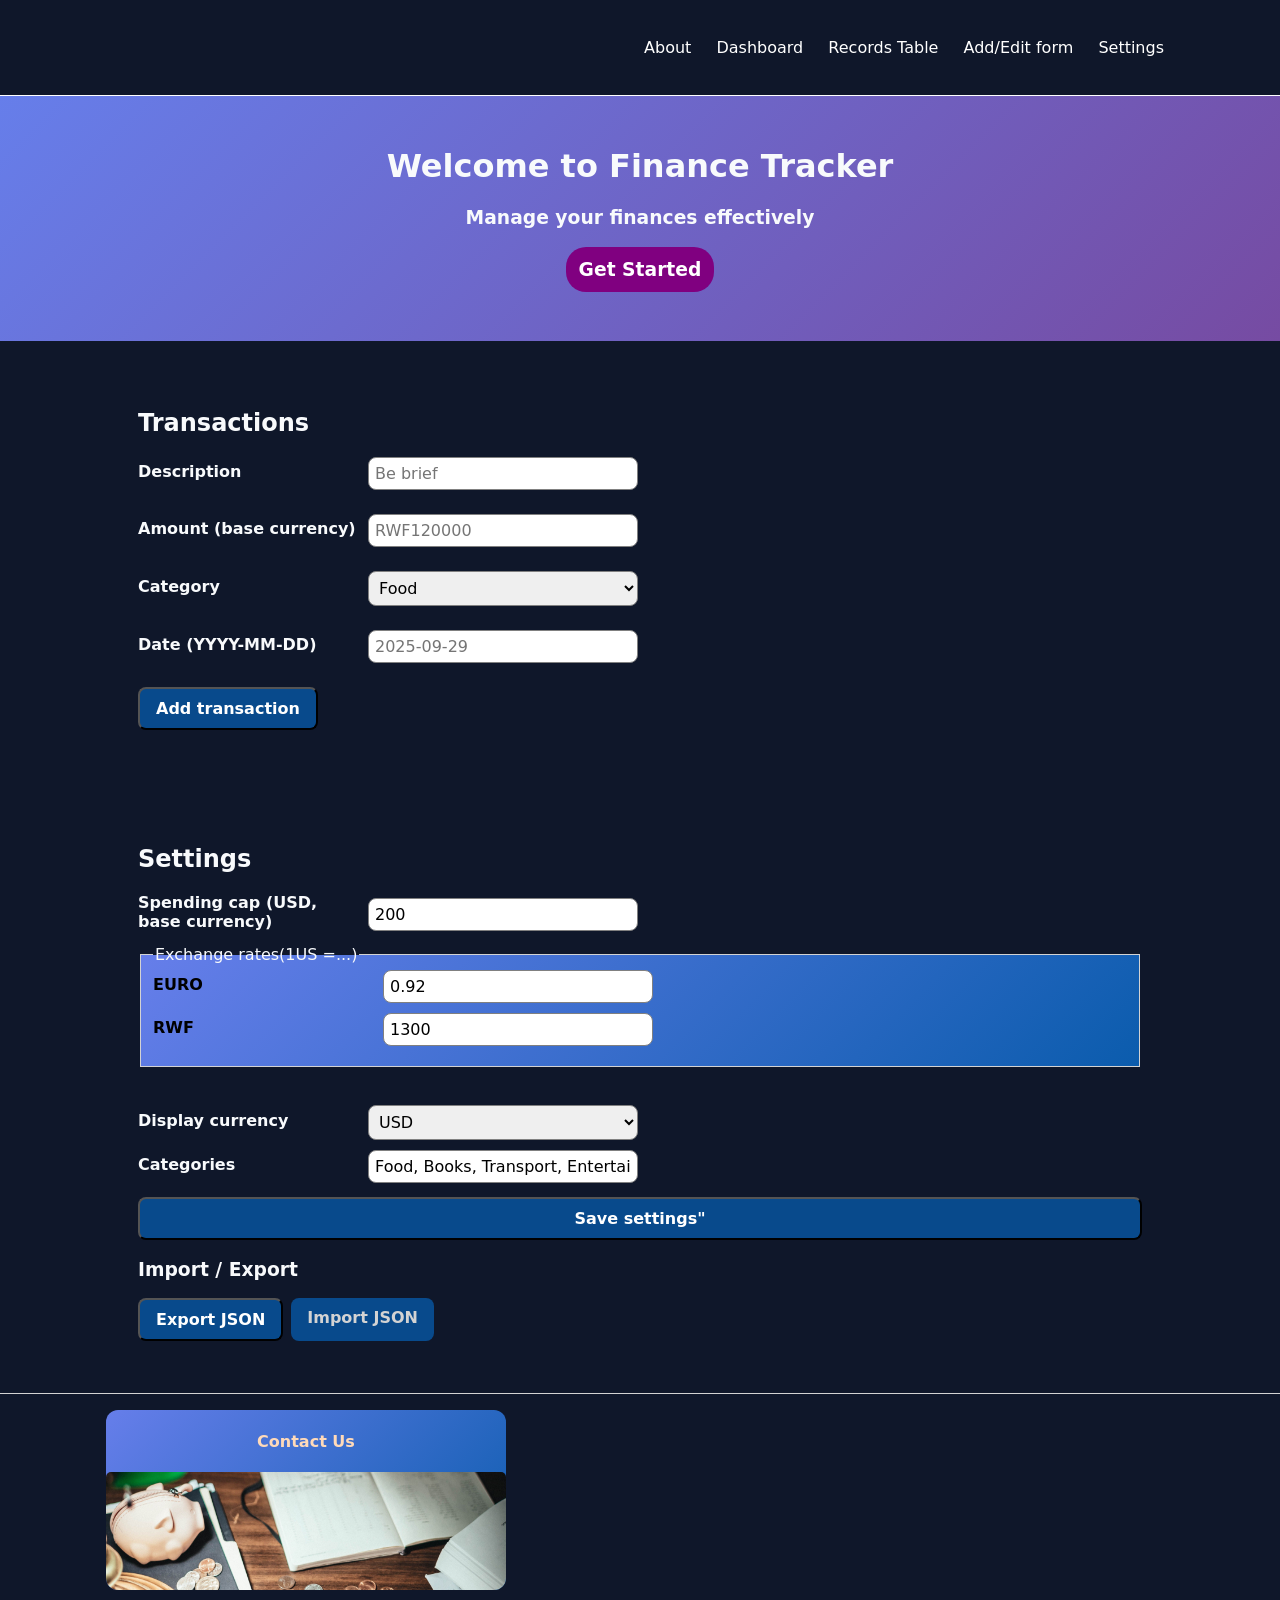
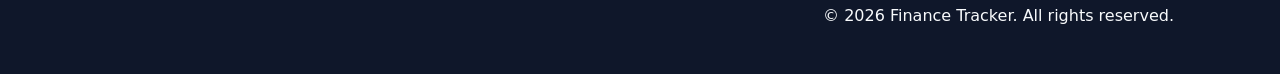
==== commit 5f9490f2: "edited the readme file and the main.js for one page responsive website" ====
--- a/index.html
+++ b/index.html
@@ -19,7 +19,7 @@
 					<li><a href="#dashboard">Dashboard</a></li>
 					<li><a href="#recordtable">Records Table</a></li>
 					<li><a href="#add">Add/Edit form</a></li>
-					<lis><a href="#settings">Settings</a></li>
+					<li><a href="#settings">Settings</a></li>
 				</ul>
 			</nav>
 		</header>
--- a/styles/main.css
+++ b/styles/main.css
@@ -541,17 +541,6 @@
         display:block;
     }
 }
-nav[aria-current="page"]{
-    font-weight:700;
-    text-decoration: underline;
-}
-[hidden]{
-    display: none !important;
-    nav a[aria-current="page"]{
-        font-weight: 700;
-        text-decoration:underline;
-    }
-}
-
-
-
+
+
+
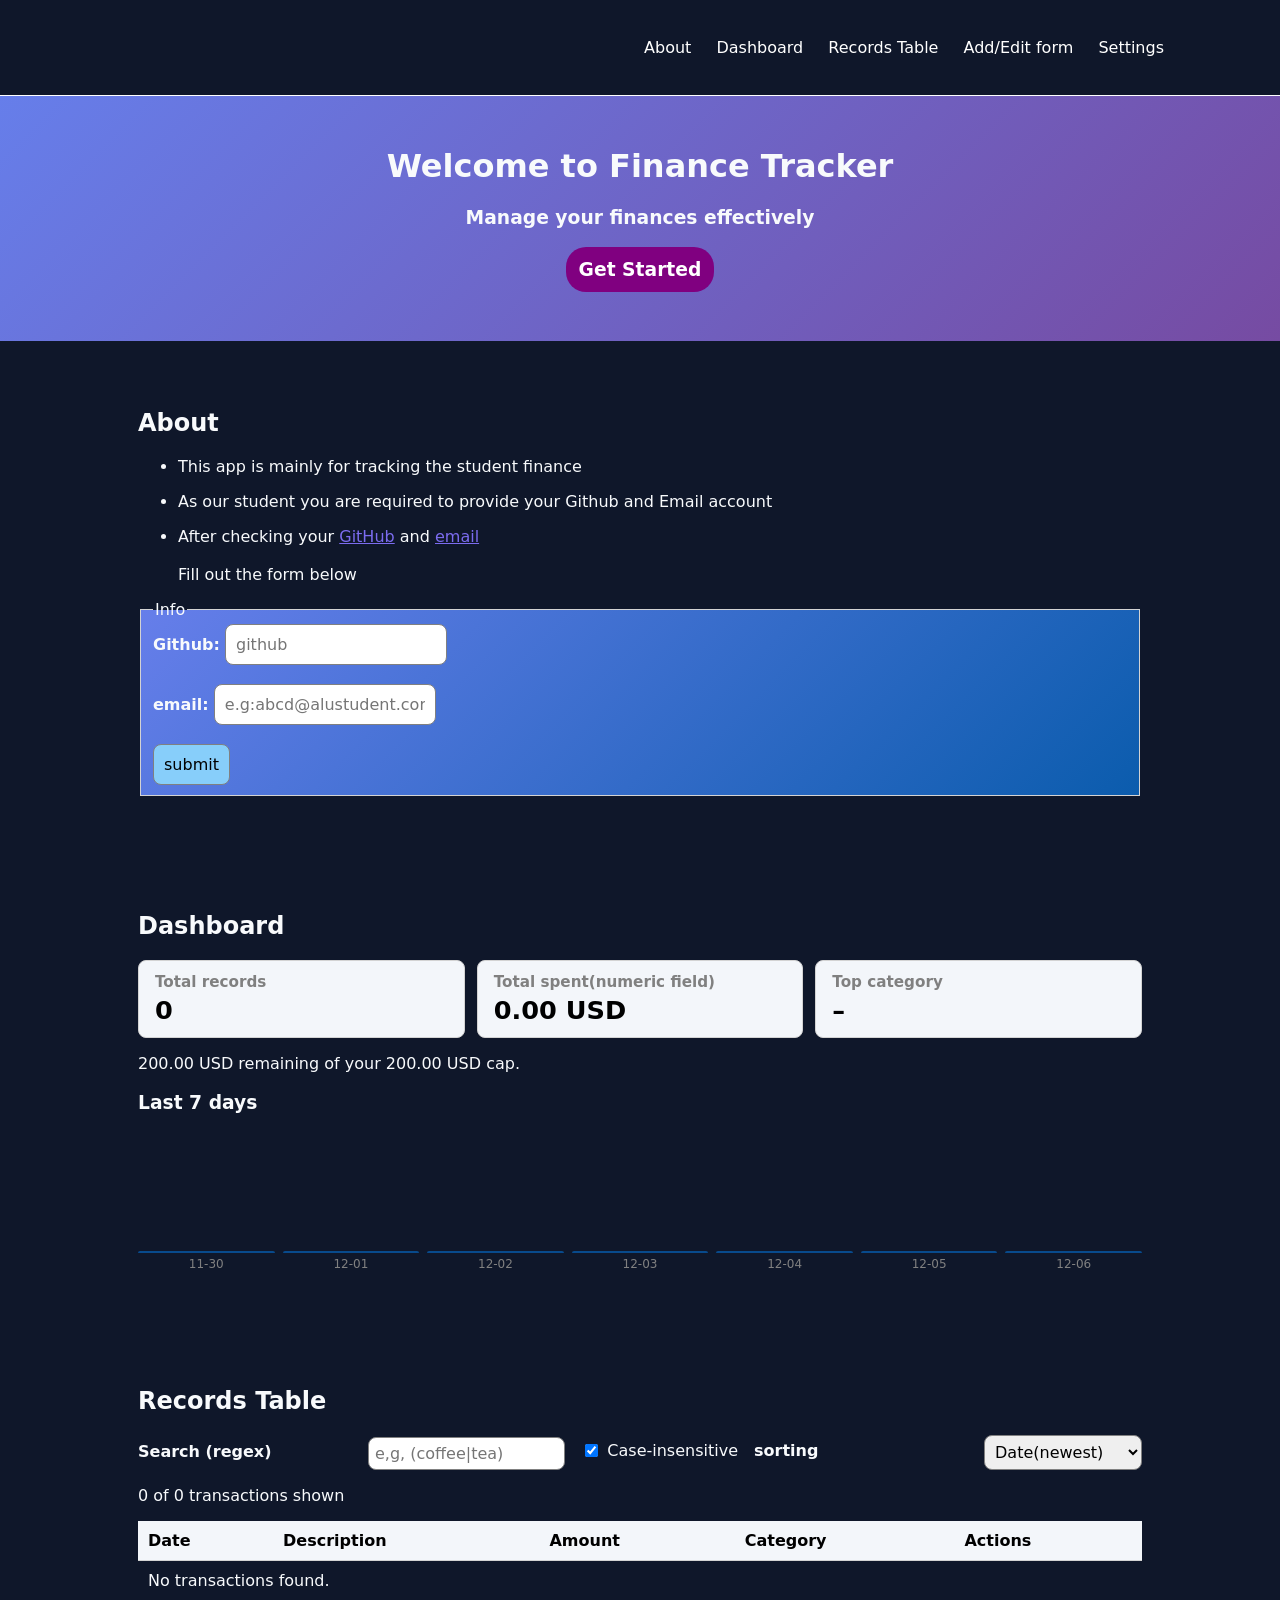
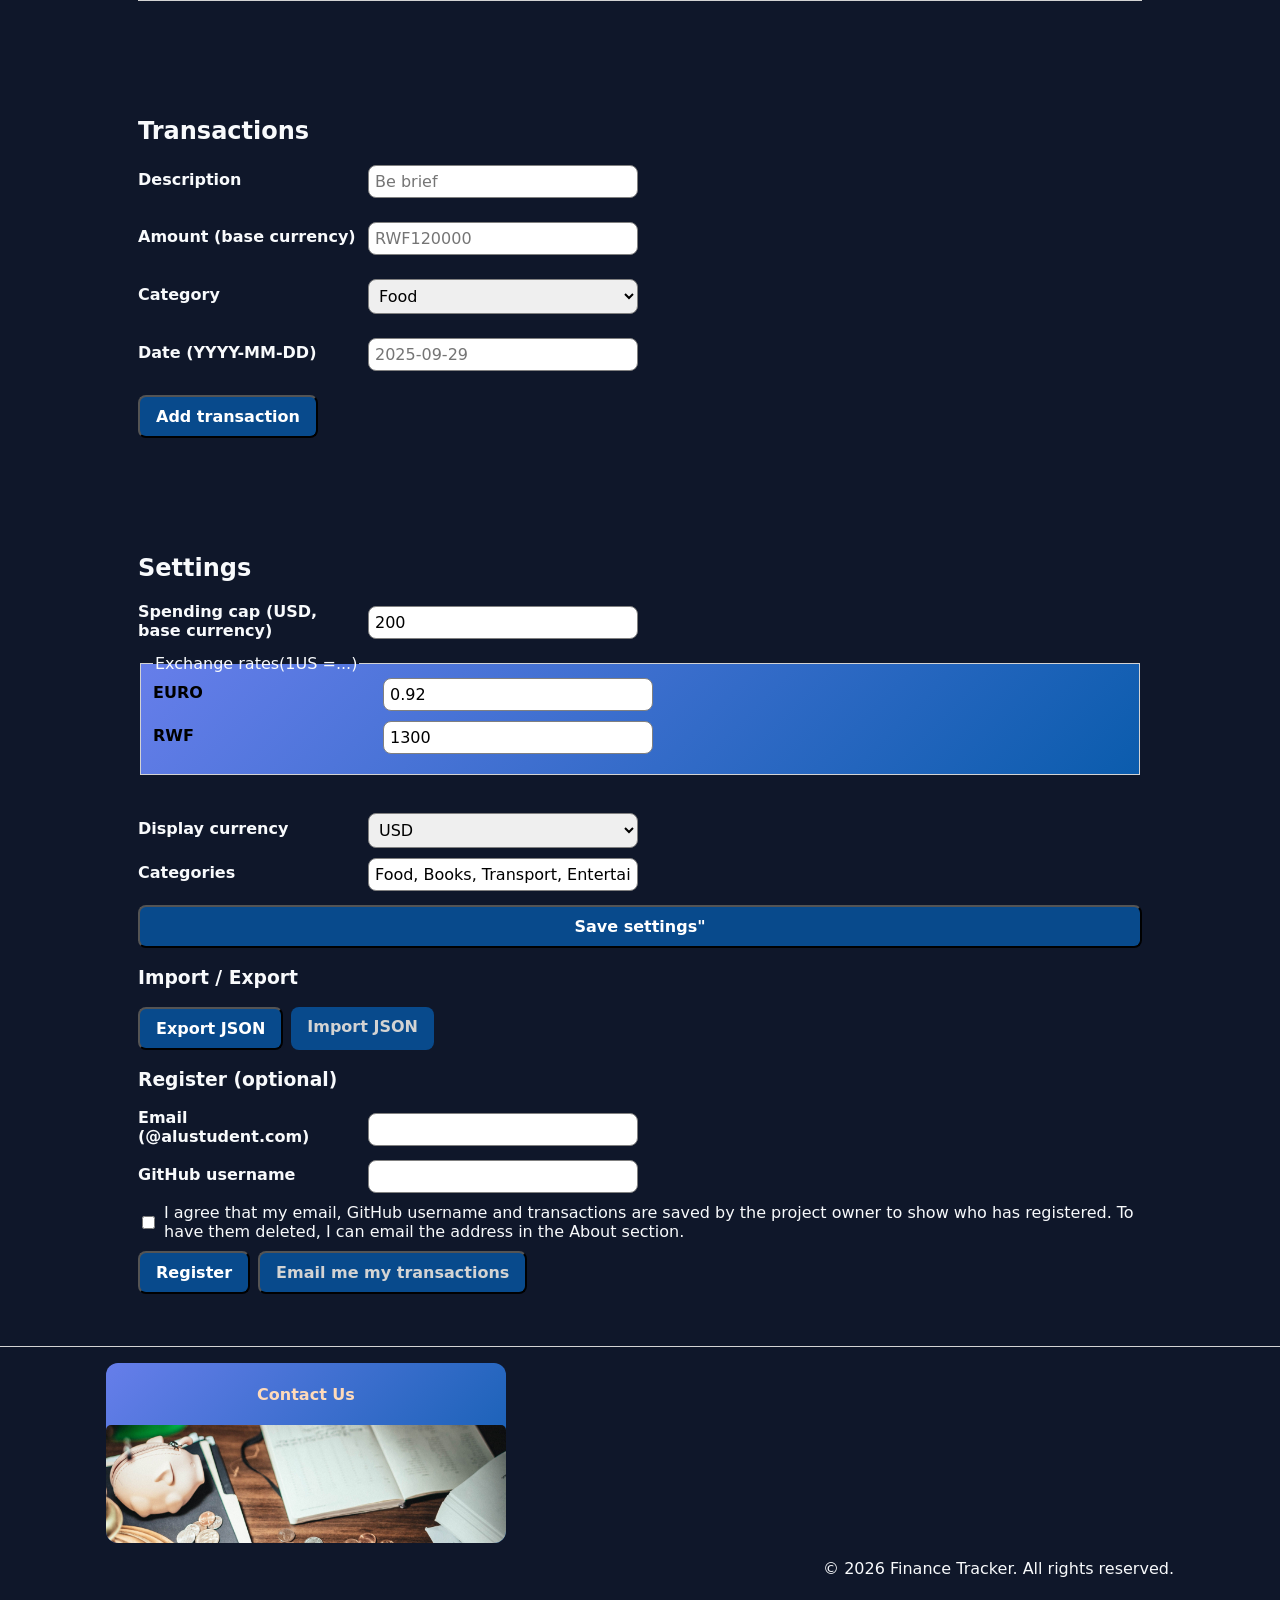
==== commit 9b6a41bc: "improved my README file for better understanding" ====
--- a/index.html
+++ b/index.html
@@ -169,7 +169,27 @@
 							<input id="import" type="file" accept="application/json" class="sr-only">
 						</div>
 						<p id="import-error" class="error" role="alert"></p>
-				</section>
+				
+  <h3>Register (optional)</h3>
+  <form id="reg-form" novalidate>
+    <div class="field">
+      <label for="reg-email">Email (@alustudent.com)</label>
+      <input id="reg-email" type="text" inputmode="email" autocomplete="email" aria-describedby="reg-email-error">
+    </div>
+    <p class="error" id="reg-email-error"></p>
+    <div class="field">
+      <label for="reg-github">GitHub username</label>
+      <input id="reg-github" type="text" autocomplete="off" aria-describedby="reg-github-error">
+    </div>
+    <p class="error" id="reg-github-error"></p>
+    <label class="check"><input type="checkbox" id="reg-consent"> I agree that my email, GitHub username and transactions are saved by the project owner to show who has registered. To have them deleted, I can email the address in the About section.</label>
+    <div class="actions">
+      <button type="submit">Register</button>
+      <button type="button" id="reg-email-btn" class="secondary">Email me my transactions</button>
+    </div>
+    <p class="error" id="reg-status" role="status"></p>
+  </form>
+</section>
 			</div>
 		</main>
 
--- a/styles/main.css
+++ b/styles/main.css
@@ -528,19 +528,13 @@
     scroll-margin-top:80px;
 }
 
-main > section {
-    display: none;
-}
-main > section.active{
-    display: block;
-}
-@media (
-    min-width:1024px
-){
-    main{
-        display:block;
-    }
-}
-
-
-
+[hidden]{
+    display: none !important;
+}
+nav a[aria-current = "page"]{
+    font-weight: 700;
+    text-decoration: underline;
+}
+
+
+
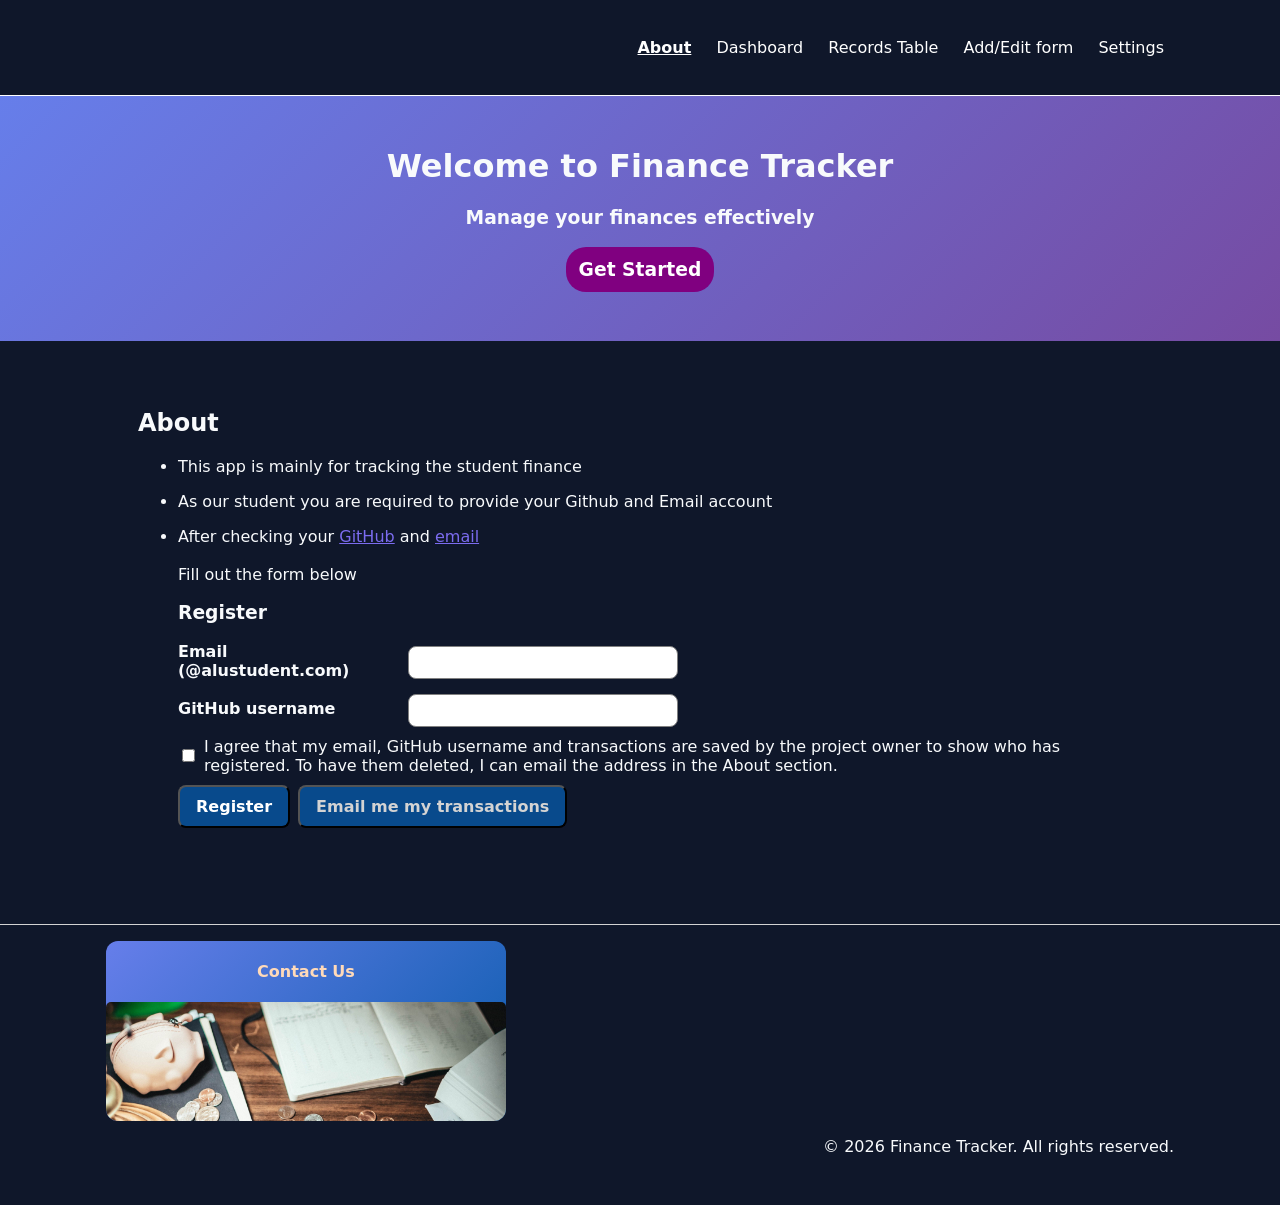
==== commit 4822883a: "making final touches" ====
--- a/index.html
+++ b/index.html
@@ -35,20 +35,32 @@
 				<ul>
 					<li><p>This app is mainly for tracking the student finance</p></li>
 					<li><p>As our student you are required to provide  your Github and Email account</p></li>
+					<div>
 					<li><p>After checking your <a href="https://github.com/YOUR-USERNAME">GitHub</a> and <a href="mailto:you@alustudent.com">email</a><br><br> Fill out the form below</p></li>
+<li class="register" style="list-style:none">
+  <h3>Register</h3>
+  <form id="reg-form" novalidate>
+    <div class="field">
+      <label for="reg-email">Email (@alustudent.com)</label>
+      <input id="reg-email" type="text" inputmode="email" autocomplete="email" aria-describedby="reg-email-error">
+    </div>
+    <p class="error" id="reg-email-error"></p>
+    <div class="field">
+      <label for="reg-github">GitHub username</label>
+      <input id="reg-github" type="text" autocomplete="off" aria-describedby="reg-github-error">
+    </div>
+    <p class="error" id="reg-github-error"></p>
+    <label class="check"><input type="checkbox" id="reg-consent"> I agree that my email, GitHub username and transactions are saved by the project owner to show who has registered. To have them deleted, I can email the address in the About section.</label>
+    <div class="actions">
+      <button type="submit">Register</button>
+      <button type="button" id="reg-email-btn" class="secondary">Email me my transactions</button>
+    </div>
+    <p class="error" id="reg-status" role="status"></p>
+  </form>
+</li>
+					</div>
 				</ul>
-				<div>
-					<form action="/signup" method="">
-					<fieldset>
-						<legend>Info</legend>
-						<label for="Github">Github:</label>
-						<input type="text" id="Github" name="Github" placeholder="github" required> <br><br>
-						<label for="email">email:</label>
-						<input type="email" id="email" name="email" placeholder="e.g:abcd@alustudent.com"required><br><br>
-						<input type="submit" value="submit" style="background-color:lightskyblue">
-					</fieldset>
-					</form>
-				</div>	
+				
 			</section>
 
 <!--DASHBOARD-->
@@ -62,7 +74,7 @@
 				</div>
 				<p id="cap-message" class="cap" aria-live="polite" aria-atomic="true"></p>
 				<h3>Last 7 days</h3>
-				<div id="trend" class="trend" role="img" arial-label="Spent in the last 7 days"></div>
+				<div id="trend" class="trend" role="img" aria-label="Spent in the last 7 days"></div>
 			</section>
 <!--RECORDS-->
             <section id="recordtable">
@@ -169,27 +181,7 @@
 							<input id="import" type="file" accept="application/json" class="sr-only">
 						</div>
 						<p id="import-error" class="error" role="alert"></p>
-				
-  <h3>Register (optional)</h3>
-  <form id="reg-form" novalidate>
-    <div class="field">
-      <label for="reg-email">Email (@alustudent.com)</label>
-      <input id="reg-email" type="text" inputmode="email" autocomplete="email" aria-describedby="reg-email-error">
-    </div>
-    <p class="error" id="reg-email-error"></p>
-    <div class="field">
-      <label for="reg-github">GitHub username</label>
-      <input id="reg-github" type="text" autocomplete="off" aria-describedby="reg-github-error">
-    </div>
-    <p class="error" id="reg-github-error"></p>
-    <label class="check"><input type="checkbox" id="reg-consent"> I agree that my email, GitHub username and transactions are saved by the project owner to show who has registered. To have them deleted, I can email the address in the About section.</label>
-    <div class="actions">
-      <button type="submit">Register</button>
-      <button type="button" id="reg-email-btn" class="secondary">Email me my transactions</button>
-    </div>
-    <p class="error" id="reg-status" role="status"></p>
-  </form>
-</section>
+				</section>
 			</div>
 		</main>
 
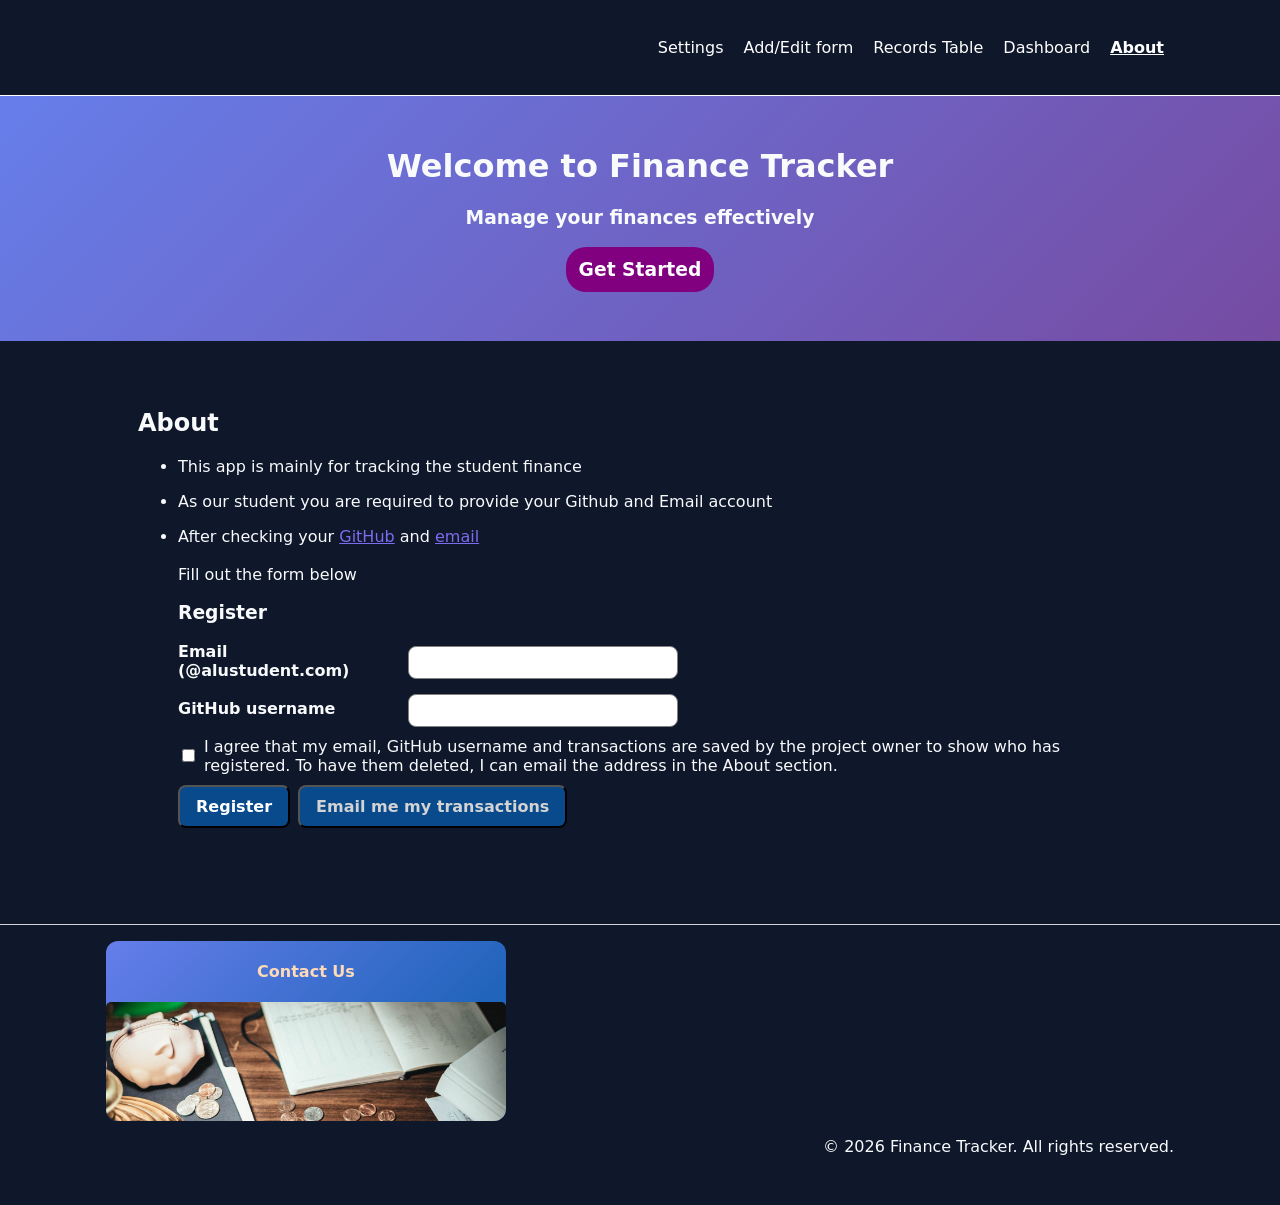
==== commit a43c985b: "corrected errors in .css fille" ====
--- a/index.html
+++ b/index.html
@@ -35,29 +35,29 @@
 				<ul>
 					<li><p>This app is mainly for tracking the student finance</p></li>
 					<li><p>As our student you are required to provide  your Github and Email account</p></li>
+					<li><p>After checking your <a href="https://github.com/YOUR-USERNAME">GitHub</a> and <a href="mailto:you@alustudent.com">email</a><br><br> Fill out the form below</p></li>
 					<div>
-					<li><p>After checking your <a href="https://github.com/YOUR-USERNAME">GitHub</a> and <a href="mailto:you@alustudent.com">email</a><br><br> Fill out the form below</p></li>
-<li class="register" style="list-style:none">
-  <h3>Register</h3>
-  <form id="reg-form" novalidate>
-    <div class="field">
-      <label for="reg-email">Email (@alustudent.com)</label>
-      <input id="reg-email" type="text" inputmode="email" autocomplete="email" aria-describedby="reg-email-error">
-    </div>
-    <p class="error" id="reg-email-error"></p>
-    <div class="field">
-      <label for="reg-github">GitHub username</label>
-      <input id="reg-github" type="text" autocomplete="off" aria-describedby="reg-github-error">
-    </div>
-    <p class="error" id="reg-github-error"></p>
-    <label class="check"><input type="checkbox" id="reg-consent"> I agree that my email, GitHub username and transactions are saved by the project owner to show who has registered. To have them deleted, I can email the address in the About section.</label>
-    <div class="actions">
-      <button type="submit">Register</button>
-      <button type="button" id="reg-email-btn" class="secondary">Email me my transactions</button>
-    </div>
-    <p class="error" id="reg-status" role="status"></p>
-  </form>
-</li>
+						<li class="register" style="list-style:none">
+						<h3>Register</h3>
+						<form id="reg-form" novalidate>
+							<div class="field">
+							<label for="reg-email">Email (@alustudent.com)</label>
+							<input id="reg-email" type="text" inputmode="email" autocomplete="email" aria-describedby="reg-email-error">
+							</div>
+							<p class="error" id="reg-email-error"></p>
+							<div class="field">
+							<label for="reg-github">GitHub username</label>
+							<input id="reg-github" type="text" autocomplete="off" aria-describedby="reg-github-error">
+							</div>
+							<p class="error" id="reg-github-error"></p>
+							<label class="check"><input type="checkbox" id="reg-consent"> I agree that my email, GitHub username and transactions are saved by the project owner to show who has registered. To have them deleted, I can email the address in the About section.</label>
+							<div class="actions">
+							<button type="submit">Register</button>
+							<button type="button" id="reg-email-btn" class="secondary">Email me my transactions</button>
+							</div>
+							<p class="error" id="reg-status" role="status"></p>
+						</form>
+						</li>
 					</div>
 				</ul>
 				
@@ -206,5 +206,5 @@
 	<p id="status" role="status" class="sr-only"></p>
 	<script type="module" src="scripts/main.js"></script>
 	</body>
-<html>
+</html>
 	
--- a/styles/main.css
+++ b/styles/main.css
@@ -12,13 +12,13 @@
     flex-flow:row-reverse;
     margin:10px;
     color: white;
+ }
 
 .read a {
     text-decoration: none;
 }
 
-}
-.ready ul{
+.read ul{
     display:flex;
     list-style-type: none;
     flex-flow:row-reverse;
@@ -52,7 +52,7 @@
 }
 .para2 img{
     width:100%;
-    height:150%;
+    max-width:400px;
     border-radius:5px;
 }
 .kid{
@@ -317,7 +317,7 @@
     margin:16px 0;
 }
 .cap.ok{
-    background:#e6f4ec;
+    background:#166534;
     color:#e6f4ec;
 }
 .cap.over{
@@ -394,6 +394,7 @@
     align-items: start;
 
 }
+
 /*--Lets talk about responsive websites--*/
 @media (min-width:768px){
     .site-header{
@@ -473,7 +474,7 @@
         display:table-cell; 
         white-space:nowrap;
     }
-    td[data-label="Actions"]button{
+    td[data-label="Actions"] button{
         margin-right:6px; padding:6px 10px;
     }
 }
@@ -513,7 +514,7 @@
         margin-inline:auto;
     }
      
-    #about, #dashboard, #recodtable {grid-column: 1 / -1;}
+    #about, #dashboard, #recordtable {grid-column: 1 / -1;}
     #record-form, #settings-form{grid-template-columns:1fr;}
     .site-header, .site-footer{
         padding-inline:calc((100% - 1100px) / 2 + 16px);
